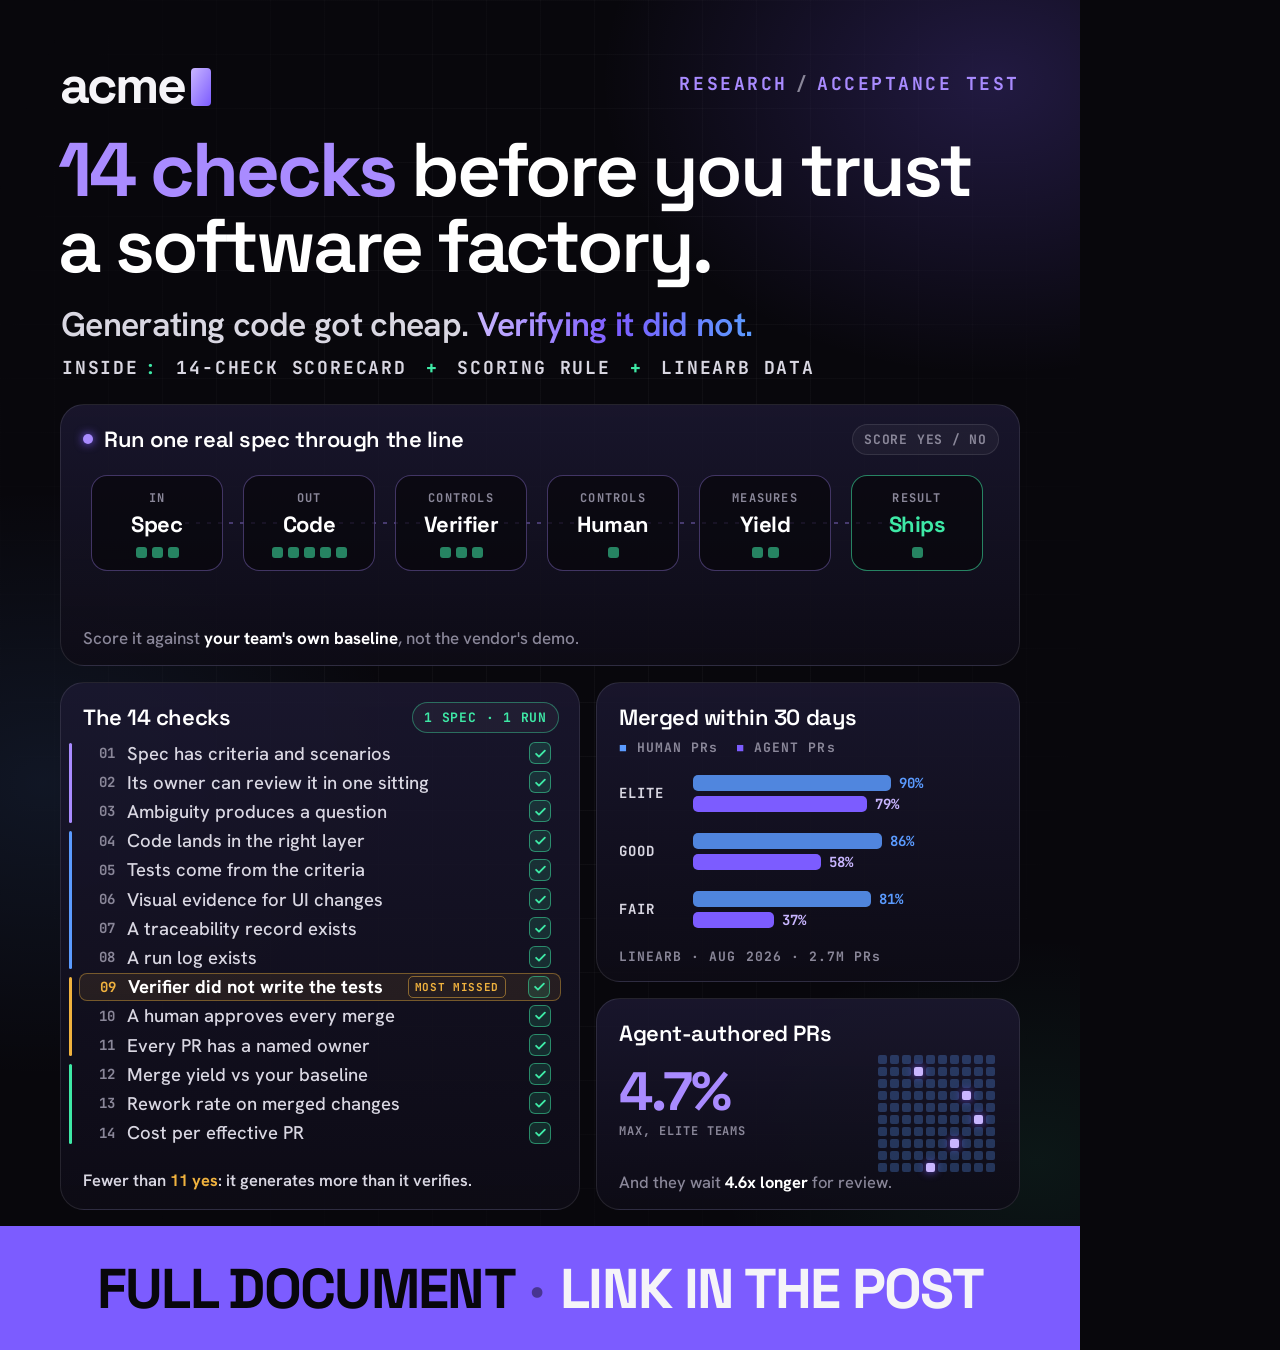
==== skills/linkedin-gif-post/assets/templates/research_bento/index.html @ f80325f8 "linkedin-gif-post skill: animated GIF and caption for LinkedIn resource posts Brand extraction from " ====
<!doctype html>
<html><head><meta charset="utf-8">
<link href="fonts/fonts.css" rel="stylesheet">
<script src="https://cdn.jsdelivr.net/npm/gsap@3.14.2/dist/gsap.min.js"></script>
<!--
  research_bento: an ambient loop for a research post (worked example: "14 checks before you trust a
  software factory"). GIF profile "ambient": 10 s, 15 fps, shipped at 1080x1350. Every frame is the finished
  composition; nothing clears or rebuilds. Colors and fonts are tokens in :root; new_animation.py --brand
  swaps them. Cards, one motion each:
    #line   the method as a line of stations; a token travels it twice, one station flags a problem
    #score  the full checklist; a scan bar walks it, each check pops; the most-missed item is flagged
    #yield  the headline data as grouped bars; each pair is called out in turn with its gap
    #share  one share as a 100-cell grid; the highlighted cells pulse in sequence
  Header: logo (wordmark + cursor), eyebrow, title with the count, value line, INSIDE line.
  CTA band at the bottom: "FULL DOCUMENT · LINK IN THE POST" or COMMENT "KEYWORD" (references/copy.md).
-->
<style>
/* BRAND TOKENS (new_animation.py --brand replaces this block) */
:root{
  --bg:#08070C;--bg-rgb:8,7,12;
  --ink:#F5F4F8;--ink-rgb:245,244,248;
  --ink-2:#D9D7E2;--muted:#8A8799;
  --accent:#7C5CFF;--accent-rgb:124,92,255;
  --accent-2:#A98BFF;--accent-2-rgb:169,139,255;
  --accent-3:#C9B6FF;
  --info:#5B9BFF;--info-rgb:91,155,255;
  --ok:#3EE9A6;--ok-rgb:62,233,166;
  --warn:#F0B23E;--warn-rgb:240,178,62;
  --card-1:#1B1830;--card-1-rgb:27,24,48;
  --card-2:#0E0C16;--card-2-rgb:14,12,22;
  --cta:#7C5CFF;--cta-ink:#08070C;--cta-ink-rgb:8,7,12;
  --font-display:'Space Grotesk',sans-serif;
  --font-body:'Hanken Grotesk',sans-serif;
  --font-mono:'JetBrains Mono',monospace;
}
*{box-sizing:border-box;margin:0;padding:0}
html,body{margin:0;width:1080px;height:1350px;overflow:hidden;background:var(--bg)}
#root{width:1080px;height:1350px;overflow:hidden;position:relative;background:var(--bg);font-family:var(--font-body);color:var(--ink);-webkit-font-smoothing:antialiased}
.wash{position:absolute;inset:0;background:
  radial-gradient(560px 420px at 92% 6%,rgba(var(--accent-rgb),.22),transparent 70%),
  radial-gradient(520px 420px at 4% 58%,rgba(var(--info-rgb),.10),transparent 70%),
  radial-gradient(460px 320px at 96% 86%,rgba(var(--ok-rgb),.07),transparent 70%)}
.grid{position:absolute;inset:0;background-image:linear-gradient(rgba(var(--ink-rgb),.035) 1px,transparent 1px),linear-gradient(90deg,rgba(var(--ink-rgb),.035) 1px,transparent 1px);background-size:54px 54px;-webkit-mask-image:radial-gradient(ellipse at 50% 40%,#000 30%,transparent 80%)}
/* header */
#logo{position:absolute;left:60px;top:52px;display:flex;align-items:baseline;font:700 52px var(--font-display);letter-spacing:-.04em;color:var(--ink)}
#logo span{display:inline-block;width:20px;height:38px;margin-left:6px;border-radius:4px;background:linear-gradient(120deg,var(--accent-3),var(--accent));transform:translateY(3px)}
#eyebrow{position:absolute;right:60px;top:72px;font:700 18px var(--font-mono);letter-spacing:.14em;color:var(--accent-2);white-space:nowrap}
#eyebrow i{font-style:normal;color:var(--muted);margin:0 8px}
h1{position:absolute;left:58px;top:132px;font:600 76px/1.0 var(--font-display);letter-spacing:-.04em;color:#fff;white-space:nowrap}
h1 b{font-weight:700;color:var(--accent-2)}
#claim{position:absolute;left:61px;top:302px;font:600 34px var(--font-body);letter-spacing:-.02em;color:var(--ink-2);white-space:nowrap}
#claim span{background:linear-gradient(90deg,var(--accent-3),var(--accent) 50%,var(--info));-webkit-background-clip:text;background-clip:text;color:transparent}
#inside{position:absolute;left:62px;top:356px;font:700 18px var(--font-mono);letter-spacing:.1em;color:var(--ink-2);white-space:nowrap}
#inside i{font-style:normal;color:var(--ok);margin:0 6px}
/* cards */
.card{position:absolute;border-radius:24px;background:linear-gradient(180deg,rgba(var(--card-1-rgb),.88),rgba(var(--card-2-rgb),.92));border:1px solid rgba(var(--ink-rgb),.10);overflow:hidden}
.hd{position:absolute;left:22px;top:18px;right:20px;height:32px;display:flex;align-items:center;gap:11px}
.hd b{font:600 22px var(--font-display);letter-spacing:-.02em;color:#fff;white-space:nowrap}
.pill{margin-left:auto;font:700 13px var(--font-mono);letter-spacing:.06em;color:var(--muted);background:rgba(255,255,255,.04);border:1px solid rgba(255,255,255,.10);border-radius:999px;padding:6px 11px;white-space:nowrap}
.dot{width:10px;height:10px;border-radius:50%;flex:none}
.mono{font:700 13px var(--font-mono);letter-spacing:.08em;color:var(--muted);white-space:nowrap}
svg.abs{position:absolute;left:0;top:0;overflow:visible}
/* factory line */
.st{position:absolute;top:70px;width:132px;height:96px;margin-left:-66px;border-radius:16px;background:rgba(var(--bg-rgb),.75);border:1.5px solid rgba(var(--accent-2-rgb),.35);text-align:center;padding-top:14px}
.st small{display:block;font:700 12px var(--font-mono);letter-spacing:.1em;color:var(--muted)}
.st b{display:block;font:700 22px var(--font-display);letter-spacing:-.02em;color:#fff;margin-top:4px}
.st .cks{display:flex;justify-content:center;gap:5px;margin-top:9px}
.st .cks i{width:11px;height:11px;border-radius:3px;background:var(--ok);opacity:.55}
.st .glow{position:absolute;inset:-2px;border-radius:16px;box-shadow:0 0 0 2px var(--accent-2),0 0 28px rgba(var(--accent-rgb),.75);opacity:0}
.st.end{border-color:rgba(var(--ok-rgb),.55)}
.st.end b{color:var(--ok)}
#tok{position:absolute;left:0;top:118px;width:46px;height:30px;margin:-15px 0 0 -23px;border-radius:7px;background:var(--ink);box-shadow:0 0 0 4px rgba(var(--accent-2-rgb),.3),0 0 22px var(--accent-2);display:flex;align-items:center;justify-content:center;font:700 11px var(--font-mono);color:var(--bg);letter-spacing:.04em}
#weak{position:absolute;left:400px;top:180px;transform:translateX(-50%);font:700 14px var(--font-mono);letter-spacing:.05em;color:var(--warn);background:rgba(var(--warn-rgb),.10);border:1px solid rgba(var(--warn-rgb),.5);border-radius:8px;padding:6px 10px;white-space:nowrap;opacity:0}
#linefoot{position:absolute;left:22px;bottom:16px;font:500 17px var(--font-body);color:var(--muted);white-space:nowrap}
#linefoot b{color:#fff;font-weight:700}
/* scorecard */
.row{position:absolute;left:18px;right:18px;height:28px;display:flex;align-items:center;gap:12px;border-radius:8px;padding:0 10px}
.row .n{width:26px;font:700 14px var(--font-mono);color:var(--muted);text-align:right;flex:none}
.row .t{font:500 18.5px var(--font-body);color:var(--ink-2);white-space:nowrap}
.row .ck{margin-left:auto;width:22px;height:22px;border-radius:6px;background:rgba(var(--ok-rgb),.14);border:1px solid rgba(var(--ok-rgb),.5);display:flex;align-items:center;justify-content:center;flex:none}
.row.hot{background:rgba(var(--warn-rgb),.09);border:1px solid rgba(var(--warn-rgb),.4)}
.row.hot .t{color:#fff;font-weight:700}
.row.hot .n{color:var(--warn)}

.tag{margin-left:auto;font:700 11px var(--font-mono);letter-spacing:.06em;color:var(--warn);border:1px solid rgba(var(--warn-rgb),.5);border-radius:5px;padding:3px 6px;white-space:nowrap}
.grp{position:absolute;left:8px;width:3px;border-radius:2px}
#scan{position:absolute;left:12px;right:12px;height:30px;border-radius:9px;background:linear-gradient(90deg,rgba(var(--accent-rgb),.30),rgba(var(--accent-rgb),.06));border:1px solid rgba(var(--accent-2-rgb),.55)}
#rule{position:absolute;left:22px;right:22px;bottom:18px;font:600 16.5px var(--font-body);color:var(--ink-2);white-space:nowrap}
#rule b{color:var(--warn)}
/* yield */
.ylbl{position:absolute;left:22px;font:700 14px var(--font-mono);letter-spacing:.08em;color:var(--ink-2)}
.bar{position:absolute;left:96px;height:16px;border-radius:5px;transform-origin:0 50%}
.bar.h{background:rgba(var(--info-rgb),.85)}
.bar.a{background:var(--accent)}
.bv{position:absolute;font:700 14px var(--font-mono);white-space:nowrap}
.gap{position:absolute;font:700 14px var(--font-mono);color:var(--warn);white-space:nowrap;opacity:.0}
.hl{position:absolute;left:12px;right:12px;height:52px;border-radius:10px;border:1px solid rgba(var(--warn-rgb),.55);background:rgba(var(--warn-rgb),.06)}
/* share */
#waffle{position:absolute;right:24px;top:56px;display:grid;grid-template-columns:repeat(10,9px);gap:3px}
#waffle i{width:9px;height:9px;border-radius:2px;background:rgba(var(--info-rgb),.28)}
#waffle i.ag{background:var(--accent-3);box-shadow:0 0 8px rgba(var(--accent-rgb),.9)}
#big{position:absolute;left:22px;top:66px}
#big b{display:block;font:700 54px/1 var(--font-display);letter-spacing:-.04em;color:var(--accent-2)}
#big small{font:700 12px var(--font-mono);letter-spacing:.08em;color:var(--muted)}
#sharefoot{position:absolute;left:22px;right:22px;bottom:16px;font:500 16.5px var(--font-body);color:var(--muted);white-space:nowrap}
#sharefoot b{color:#fff}
/* CTA band */
#cta{position:absolute;left:0;right:0;bottom:0;height:124px;background:var(--cta);display:flex;align-items:center;justify-content:center}
#cta .k{font:700 56px var(--font-display);letter-spacing:-.03em;color:var(--cta-ink);white-space:nowrap}
#cta .k span{color:rgba(var(--cta-ink-rgb),.45);margin:0 6px}
#cta .k em{font-style:normal;color:var(--ink)}
</style></head><body>
<div id="root" data-gif-profile="ambient" data-composition-id="main" data-start="0" data-duration="10" data-width="1080" data-height="1350">
<div id="scene-clip" class="clip" data-start="0" data-duration="10" style="position:absolute;inset:0">
<div class="wash"></div><div class="grid"></div>

<div id="logo">acme<span id="cur"></span></div>
<div id="eyebrow">RESEARCH<i>/</i>ACCEPTANCE TEST</div>
<h1><b>14 checks</b> before you trust<br>a software factory.</h1>
<div id="claim">Generating code got cheap. <span>Verifying it did not.</span></div>
<div id="inside">INSIDE<i>:</i> 14-CHECK SCORECARD <i>+</i> SCORING RULE <i>+</i> LINEARB DATA</div>

<!-- FACTORY LINE -->
<div class="card" id="line" style="left:60px;top:404px;width:960px;height:262px">
  <div class="hd"><div class="dot" style="background:var(--accent-2);box-shadow:0 0 10px var(--accent)"></div><b>Run one real spec through the line</b><div class="pill">SCORE YES / NO</div></div>
  <svg class="abs" width="960" height="262"><line x1="80" y1="118" x2="880" y2="118" stroke="rgba(var(--accent-2-rgb),.35)" stroke-width="2" stroke-dasharray="4 7"/></svg>
  <div class="st" style="left:96px"><small>IN</small><b>Spec</b><div class="cks"><i></i><i></i><i></i></div><div class="glow"></div></div>
  <div class="st" style="left:248px"><small>OUT</small><b>Code</b><div class="cks"><i></i><i></i><i></i><i></i><i></i></div><div class="glow"></div></div>
  <div class="st" style="left:400px"><small>CONTROLS</small><b>Verifier</b><div class="cks"><i></i><i></i><i></i></div><div class="glow"></div></div>
  <div class="st" style="left:552px"><small>CONTROLS</small><b>Human</b><div class="cks"><i></i></div><div class="glow"></div></div>
  <div class="st" style="left:704px"><small>MEASURES</small><b>Yield</b><div class="cks"><i></i><i></i></div><div class="glow"></div></div>
  <div class="st end" style="left:856px"><small>RESULT</small><b>Ships</b><div class="cks"><i></i></div><div class="glow"></div></div>
  <div id="weak">WEAKENED TEST · BLOCKED</div>
  <div id="tok">SPEC</div>
  <div id="linefoot">Score it against <b>your team's own baseline</b>, not the vendor's demo.</div>
</div>

<!-- SCORECARD -->
<div class="card" id="score" style="left:60px;top:682px;width:520px;height:528px">
  <div class="hd"><b>The 14 checks</b><div class="pill" style="color:var(--ok);border-color:rgba(var(--ok-rgb),.4)">1 SPEC · 1 RUN</div></div>
  <div id="scan"></div>
  <div id="rows"></div>
  <div id="rule">Fewer than <b>11 yes</b>: it generates more than it verifies.</div>
</div>

<!-- YIELD -->
<div class="card" id="yield" style="left:596px;top:682px;width:424px;height:300px">
  <div class="hd"><b>Merged within 30 days</b></div>
  <div class="mono" style="position:absolute;left:22px;top:56px"><span style="color:var(--info)">■</span> HUMAN PRs &nbsp;<span style="color:var(--accent)">■</span> AGENT PRs</div>
  <div class="hl" id="hl"></div>
  <div id="bars"></div>
  <div class="mono" style="position:absolute;left:22px;bottom:16px;color:var(--muted)">LINEARB · AUG 2026 · 2.7M PRs</div>
</div>

<!-- SHARE -->
<div class="card" id="share" style="left:596px;top:998px;width:424px;height:212px">
  <div class="hd"><b>Agent-authored PRs</b></div>
  <div id="waffle"></div>
  <div id="big"><b>4.7%</b><small>MAX, ELITE TEAMS</small></div>
  <div id="sharefoot">And they wait <b>4.6x longer</b> for review.</div>
</div>

<div id="cta"><div class="k">FULL DOCUMENT <span>·</span> <em>LINK IN THE POST</em></div></div>
</div>
</div>

<script>
window.__timelines = window.__timelines || {};
const END = 10;
const TOK = n => getComputedStyle(document.documentElement).getPropertyValue(n).trim();
const OK = TOK('--ok-rgb');
const tl = gsap.timeline({ paused: true });

// logo cursor blinks (1 s period, 10 cycles per loop)
for (let k = 0; k < 10; k++) tl.set("#cur", {opacity:0}, k + .5).set("#cur", {opacity:1}, k + 1);

// FACTORY LINE: two trips per loop; each station flares as the spec passes
const ST = gsap.utils.toArray("#line .st"), XS = [96, 248, 400, 552, 704, 856];
gsap.set("#tok", {x:30, opacity:0});
[0.2, 5.2].forEach((t0, trip) => {
  tl.set("#tok", {x:30, opacity:0}, t0).to("#tok", {opacity:1, duration:.2}, t0);
  XS.forEach((x, i) => {
    const s = t0 + .25 + i * .62;
    tl.to("#tok", {x, duration:.5, ease:"power2.inOut"}, s - .5 < t0 ? t0 : s - .5);
    tl.to(ST[i].querySelector(".glow"), {opacity:1, duration:.15}, s).to(ST[i].querySelectorAll(".cks i"), {opacity:1, scale:1.25, duration:.15, stagger:.03}, s)
      .to(ST[i].querySelector(".glow"), {opacity:0, duration:.45}, s + .5).to(ST[i].querySelectorAll(".cks i"), {opacity:.55, scale:1, duration:.4}, s + .55);
  });
  // controls: a weakened test tries to pass and is blocked
  const sb = t0 + .25 + 2 * .62;
  tl.fromTo("#weak", {opacity:0, y:8}, {opacity:1, y:0, duration:.2, immediateRender:false}, sb - .1)
    .to("#weak", {opacity:0, duration:.35}, sb + 1.4);
  tl.to("#tok", {opacity:0, duration:.3}, t0 + .25 + 5 * .62 + .6);
});

// SCORECARD: 14 rows in four groups; a scan bar walks them
const ROWS = [
  ["Spec has criteria and scenarios", 0], ["Its owner can review it in one sitting", 0], ["Ambiguity produces a question", 0],
  ["Code lands in the right layer", 1], ["Tests come from the criteria", 1], ["Visual evidence for UI changes", 1], ["A traceability record exists", 1], ["A run log exists", 1],
  ["Verifier did not write the tests", 2], ["A human approves every merge", 2], ["Every PR has a named owner", 2],
  ["Merge yield vs your baseline", 3], ["Rework rate on merged changes", 3], ["Cost per effective PR", 3],
];
const GC = ["var(--accent-2)", "var(--info)", "var(--warn)", "var(--ok)"], RW = document.getElementById("rows"), Y0 = 56, RH = 29.2;
const CK = '<svg viewBox="0 0 24 24" width="15" height="15"><path d="M5 12.5l4.5 4.5L19 7.5" fill="none" stroke="var(--ok)" stroke-width="3" stroke-linecap="round" stroke-linejoin="round"/></svg>';
const ckEls = [];
ROWS.forEach(([t, g], i) => {
  const r = document.createElement("div"); r.className = "row" + (i === 8 ? " hot" : ""); r.style.top = (Y0 + i * RH) + "px";
  r.innerHTML = `<span class="n">${String(i + 1).padStart(2, "0")}</span><span class="t">${t}</span>` + (i === 8 ? '<span class="tag">MOST MISSED</span>' : "") + `<span class="ck" style="${i === 8 ? "margin-left:10px" : ""}">${CK}</span>`;
  RW.appendChild(r); ckEls.push(r.querySelector(".ck"));
});
// group bars on the left edge
[[0,3],[3,8],[8,11],[11,14]].forEach(([a, b], g) => { const d = document.createElement("div"); d.className = "grp"; d.style.top = (Y0 + a * RH + 4) + "px"; d.style.height = ((b - a) * RH - 8) + "px"; d.style.background = GC[g]; RW.appendChild(d); });
gsap.set("#scan", {y:Y0 - 1, opacity:0});
tl.to("#scan", {opacity:1, duration:.3}, .2);
ROWS.forEach((_, i) => {
  const s = .35 + i * .6;
  if (i) tl.to("#scan", {y:Y0 - 1 + i * RH, duration:.3, ease:"power2.inOut"}, s - .3);
  tl.to(ckEls[i], {scale:1.3, backgroundColor:`rgba(${OK},.45)`, duration:.15}, s).to(ckEls[i], {scale:1, backgroundColor:`rgba(${OK},.14)`, duration:.35}, s + .2);
});
tl.to("#scan", {opacity:0, duration:.4}, 9.0).set("#scan", {y:Y0 - 1}, 9.45);
[5.2, 5.8].forEach(s => tl.to("#score .row.hot .tag", {scale:1.15, duration:.15}, s).to("#score .row.hot .tag", {scale:1, duration:.25}, s + .17));

// YIELD: LinearB merge within 30 days, human vs agent by tier
const TIERS = [["ELITE", 90, 79], ["GOOD", 86, 58], ["FAIR", 81, 37]], BW = 220, BY = 92, BH = 58;
const BARS = document.getElementById("bars"), GAPS = [];
TIERS.forEach(([n, h, a], i) => {
  const y = BY + i * BH;
  BARS.insertAdjacentHTML("beforeend",
    `<div class="ylbl" style="top:${y + 9}px">${n}</div>` +
    `<div class="bar h" style="top:${y}px;width:${BW * h / 100}px"></div><div class="bv" style="top:${y - 1}px;left:${104 + BW * h / 100}px;color:var(--info)">${h}%</div>` +
    `<div class="bar a" style="top:${y + 21}px;width:${BW * a / 100}px"></div><div class="bv" style="top:${y + 20}px;left:${104 + BW * a / 100}px;color:var(--accent-3)">${a}%</div>` +
    `<div class="gap" id="gap${i}" style="top:${y + 20}px;left:${152 + BW * a / 100}px">−${h - a} PTS</div>`);
});
gsap.set("#hl", {y:BY - 9, opacity:0});
[0.4, 3.6, 6.8].forEach((s, i) => {
  tl.to("#hl", {opacity:1, y:BY - 9 + i * BH, duration:.4, ease:"power2.inOut"}, s)
    .to(`#gap${i}`, {opacity:1, duration:.25}, s + .3).to(`#gap${i}`, {opacity:0, duration:.3}, s + 2.9);
});
tl.to("#hl", {opacity:0, duration:.4}, 9.5);

// SHARE: 100 PRs, about 5 by agents (4.7% max); the agent cells pulse in sequence
const WF = document.getElementById("waffle"), AG = [13, 37, 58, 76, 94], AGE = [];
for (let i = 0; i < 100; i++) { const c = document.createElement("i"); if (AG.includes(i)) { c.className = "ag"; AGE.push(c); } WF.appendChild(c); }
AGE.forEach((c, k) => { const s = .8 + k * 1.8; tl.to(c, {scale:1.6, duration:.2, ease:"back.out(3)"}, s).to(c, {scale:1, duration:.4}, s + .3); });

tl.set({}, {}, END);
window.__timelines["main"] = tl; tl.seek(0);
</script>
</body></html>
---- skills/linkedin-gif-post/assets/templates/research_bento/fonts/fonts.css ----
@font-face{font-family:'Space Grotesk';font-weight:500;src:url(space-grotesk-500.woff2) format('woff2')}
@font-face{font-family:'Space Grotesk';font-weight:600;src:url(space-grotesk-600.woff2) format('woff2')}
@font-face{font-family:'Space Grotesk';font-weight:700;src:url(space-grotesk-700.woff2) format('woff2')}
@font-face{font-family:'Hanken Grotesk';font-weight:400;src:url(hanken-grotesk-400.woff2) format('woff2')}
@font-face{font-family:'Hanken Grotesk';font-weight:500;src:url(hanken-grotesk-500.woff2) format('woff2')}
@font-face{font-family:'Hanken Grotesk';font-weight:600;src:url(hanken-grotesk-600.woff2) format('woff2')}
@font-face{font-family:'Hanken Grotesk';font-weight:700;src:url(hanken-grotesk-700.woff2) format('woff2')}
@font-face{font-family:'JetBrains Mono';font-weight:500;src:url(jetbrains-mono-500.woff2) format('woff2')}
@font-face{font-family:'JetBrains Mono';font-weight:700;src:url(jetbrains-mono-700.woff2) format('woff2')}
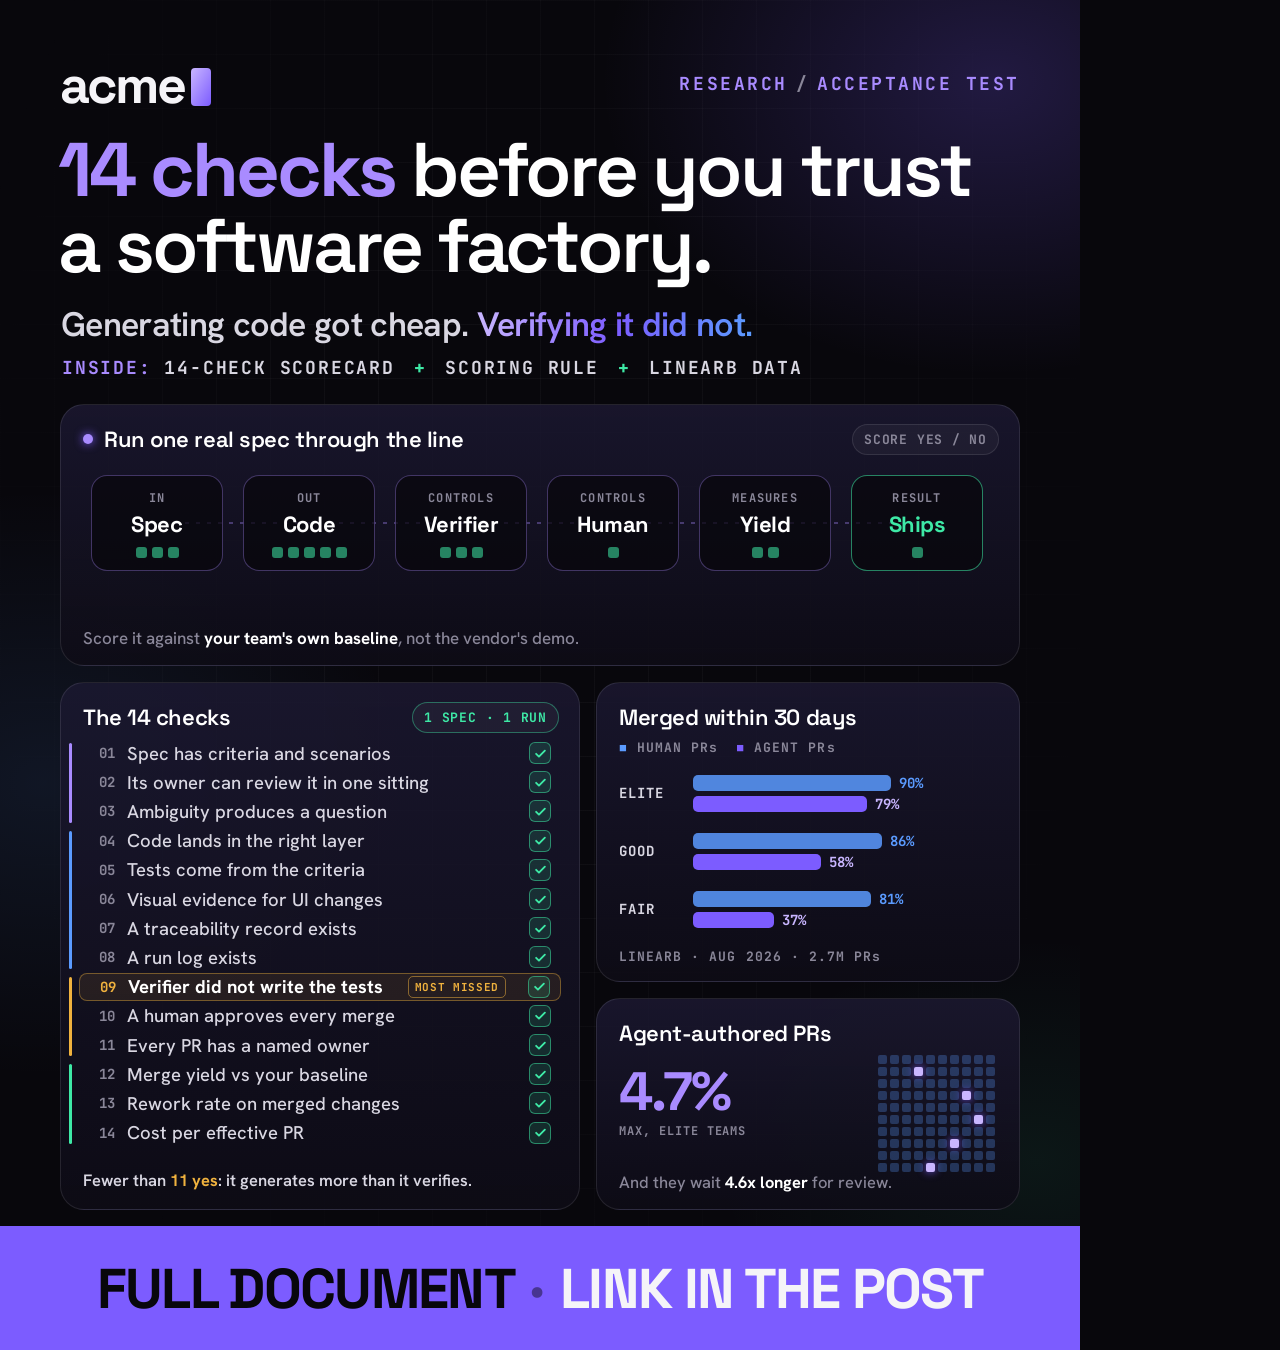
==== commit 43ac6f6e: "Compose original graphics from scratch, not only from templates - references/compose.md: the method " ====
--- a/skills/linkedin-gif-post/assets/templates/research_bento/index.html
+++ b/skills/linkedin-gif-post/assets/templates/research_bento/index.html
@@ -15,7 +15,7 @@
   CTA band at the bottom: "FULL DOCUMENT · LINK IN THE POST" or COMMENT "KEYWORD" (references/copy.md).
 -->
 <style>
-/* BRAND TOKENS (new_animation.py --brand replaces this block) */
+/* BRAND TOKENS: template defaults. new_animation.py --brand appends the brand's own :root at the end of this stylesheet, which wins. */
 :root{
   --bg:#08070C;--bg-rgb:8,7,12;
   --ink:#F5F4F8;--ink-rgb:245,244,248;
@@ -118,7 +118,7 @@
 <div id="eyebrow">RESEARCH<i>/</i>ACCEPTANCE TEST</div>
 <h1><b>14 checks</b> before you trust<br>a software factory.</h1>
 <div id="claim">Generating code got cheap. <span>Verifying it did not.</span></div>
-<div id="inside">INSIDE<i>:</i> 14-CHECK SCORECARD <i>+</i> SCORING RULE <i>+</i> LINEARB DATA</div>
+<div id="inside"><b style="color:var(--accent-2)">INSIDE:</b> 14-CHECK SCORECARD <i>+</i> SCORING RULE <i>+</i> LINEARB DATA</div>
 
 <!-- FACTORY LINE -->
 <div class="card" id="line" style="left:60px;top:404px;width:960px;height:262px">
@@ -242,6 +242,12 @@
 for (let i = 0; i < 100; i++) { const c = document.createElement("i"); if (AG.includes(i)) { c.className = "ag"; AGE.push(c); } WF.appendChild(c); }
 AGE.forEach((c, k) => { const s = .8 + k * 1.8; tl.to(c, {scale:1.6, duration:.2, ease:"back.out(3)"}, s).to(c, {scale:1, duration:.4}, s + .3); });
 
+if (tl.duration() > END + 0.001) {   // guard: a tween past END breaks the loop seam
+  const w = document.createElement("div");
+  w.textContent = `TIMELINE RUNS TO ${tl.duration().toFixed(2)} s, PAST END = ${END} s`;
+  w.style.cssText = "position:absolute;left:0;right:0;top:0;padding:18px;background:#E5484D;color:#fff;font:700 28px monospace;text-align:center;z-index:99";
+  document.getElementById("root").appendChild(w);
+}
 tl.set({}, {}, END);
 window.__timelines["main"] = tl; tl.seek(0);
 </script>
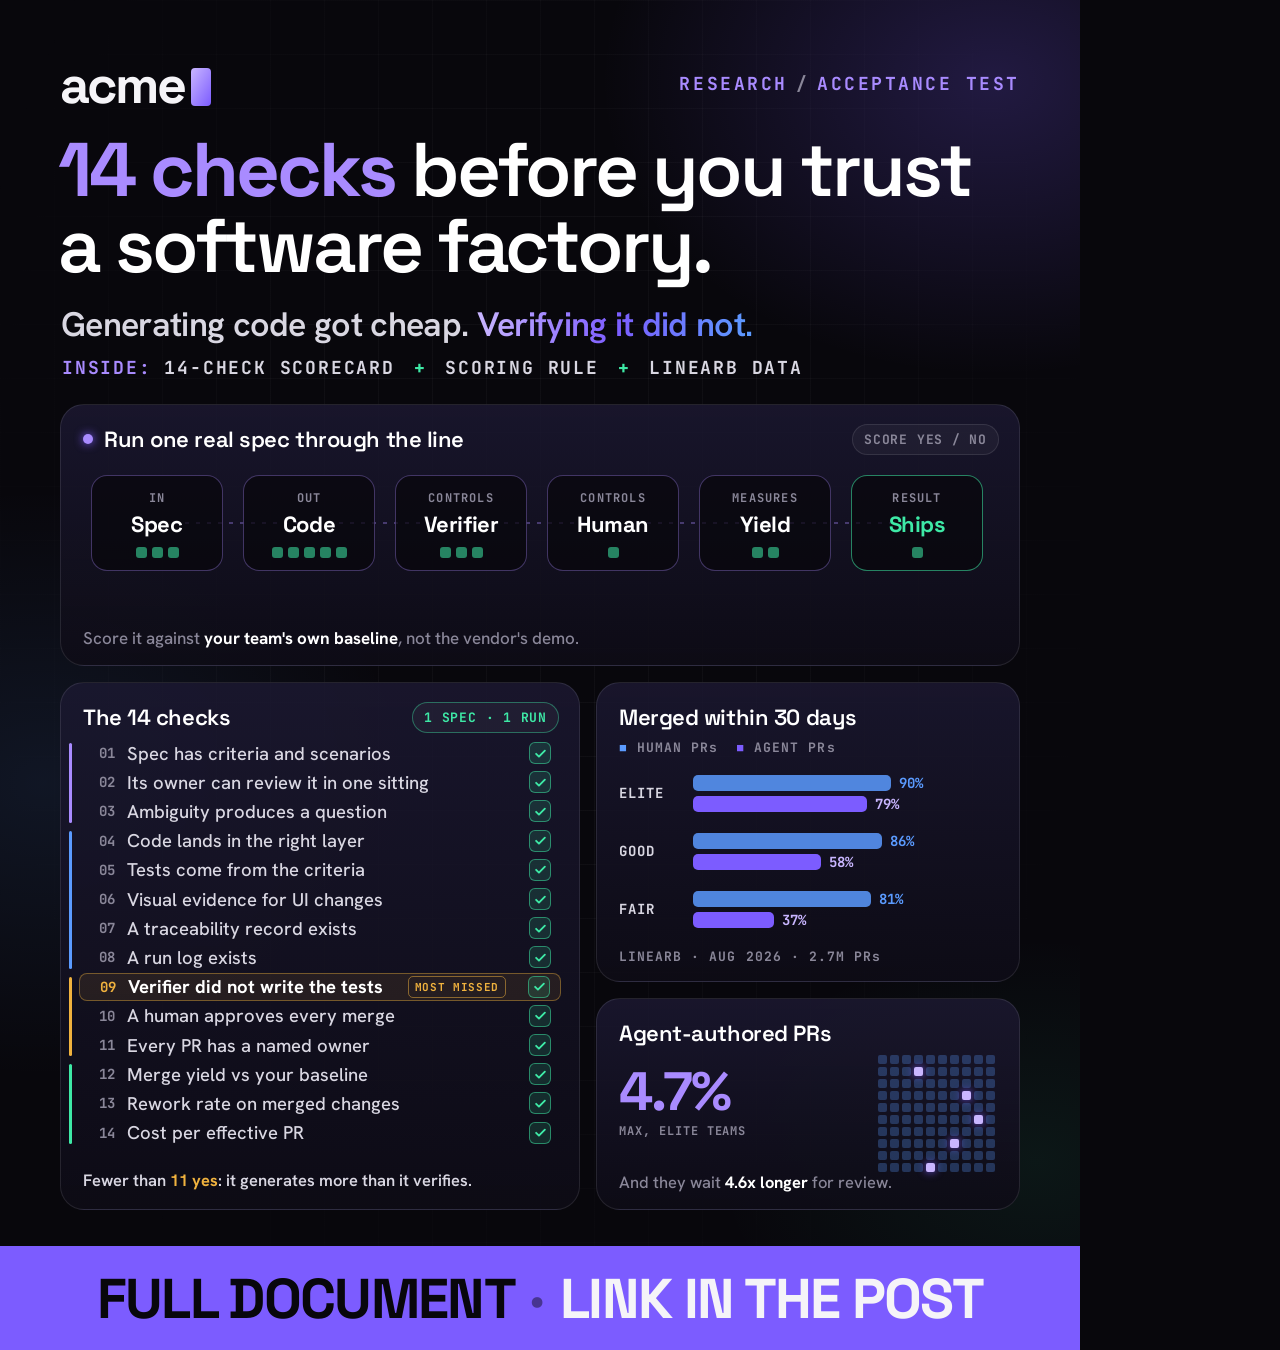
==== commit 066dbbe9: "Tell the reader's client story, use official marks, smaller CTA Learnings from a week of real posts " ====
--- a/skills/linkedin-gif-post/assets/templates/research_bento/index.html
+++ b/skills/linkedin-gif-post/assets/templates/research_bento/index.html
@@ -105,7 +105,7 @@
 #sharefoot{position:absolute;left:22px;right:22px;bottom:16px;font:500 16.5px var(--font-body);color:var(--muted);white-space:nowrap}
 #sharefoot b{color:#fff}
 /* CTA band */
-#cta{position:absolute;left:0;right:0;bottom:0;height:124px;background:var(--cta);display:flex;align-items:center;justify-content:center}
+#cta{position:absolute;left:0;right:0;bottom:0;height:104px;background:var(--cta);display:flex;align-items:center;justify-content:center}
 #cta .k{font:700 56px var(--font-display);letter-spacing:-.03em;color:var(--cta-ink);white-space:nowrap}
 #cta .k span{color:rgba(var(--cta-ink-rgb),.45);margin:0 6px}
 #cta .k em{font-style:normal;color:var(--ink)}
